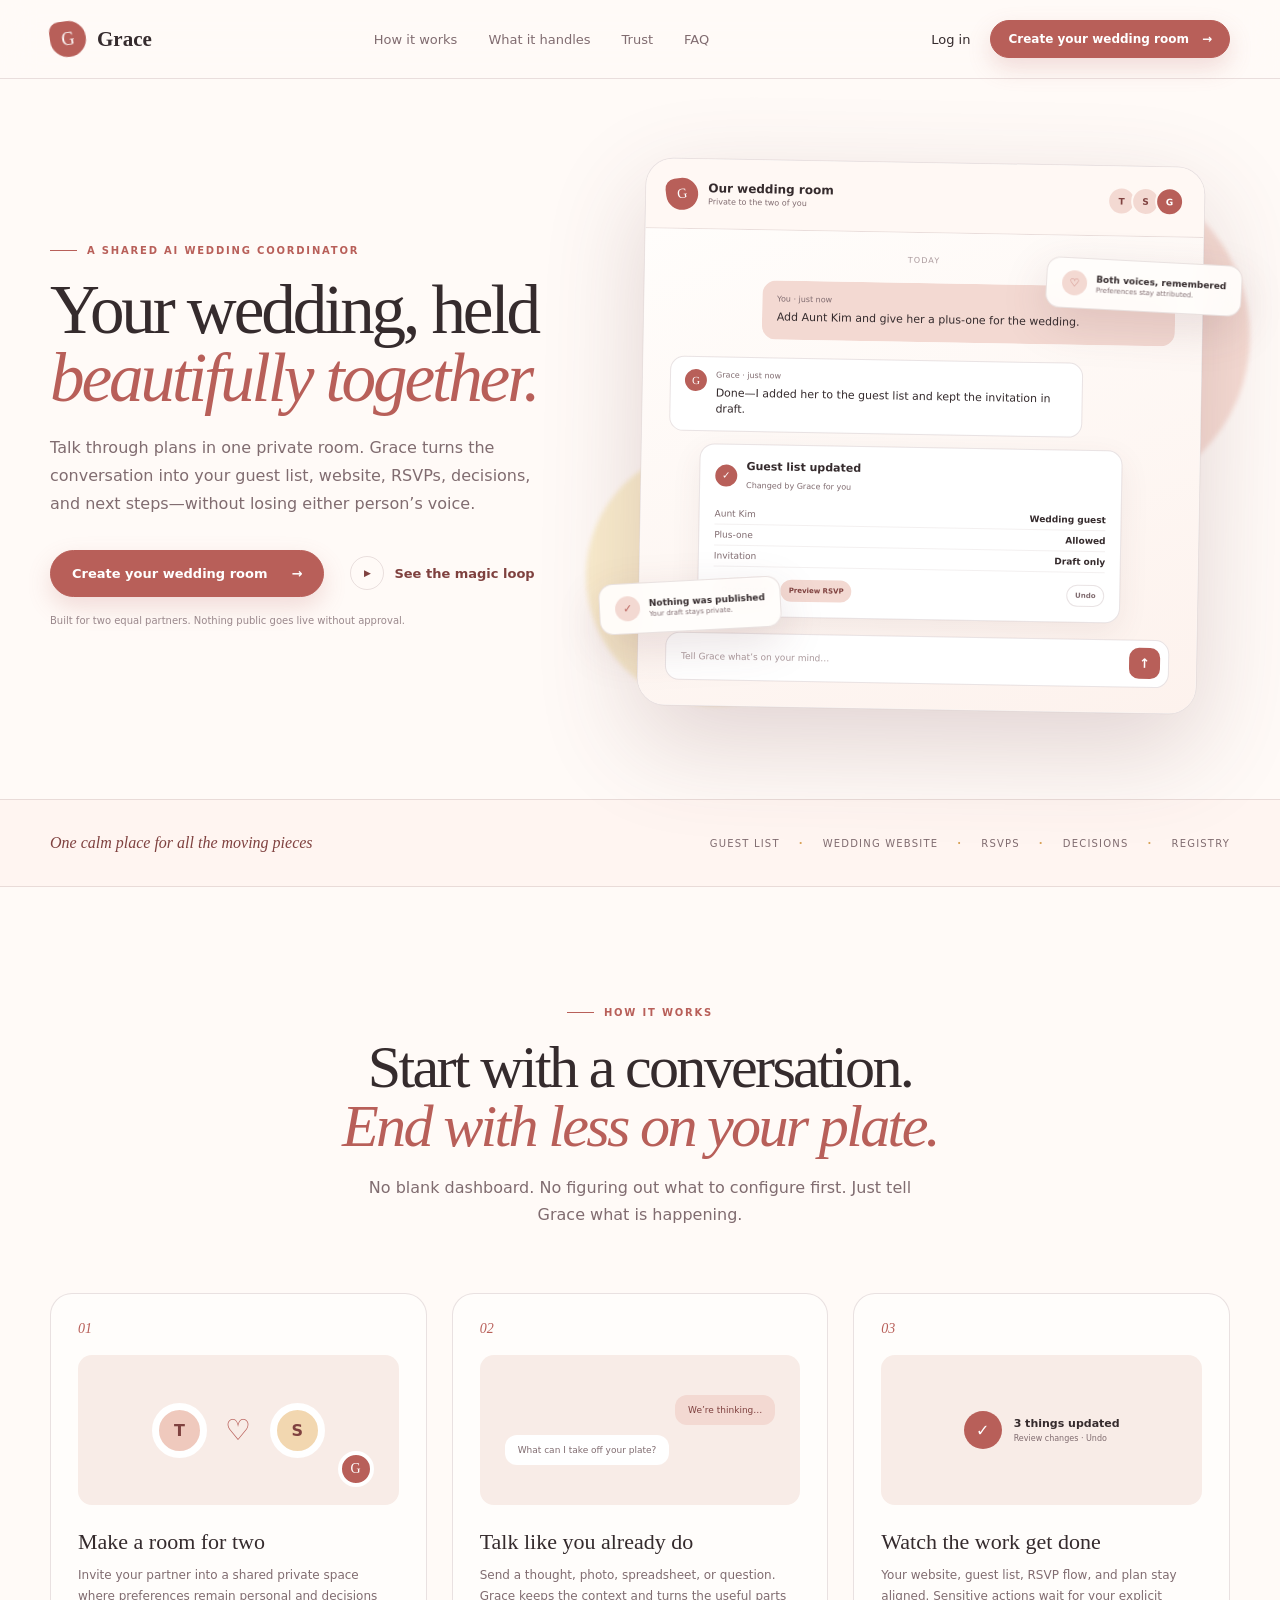
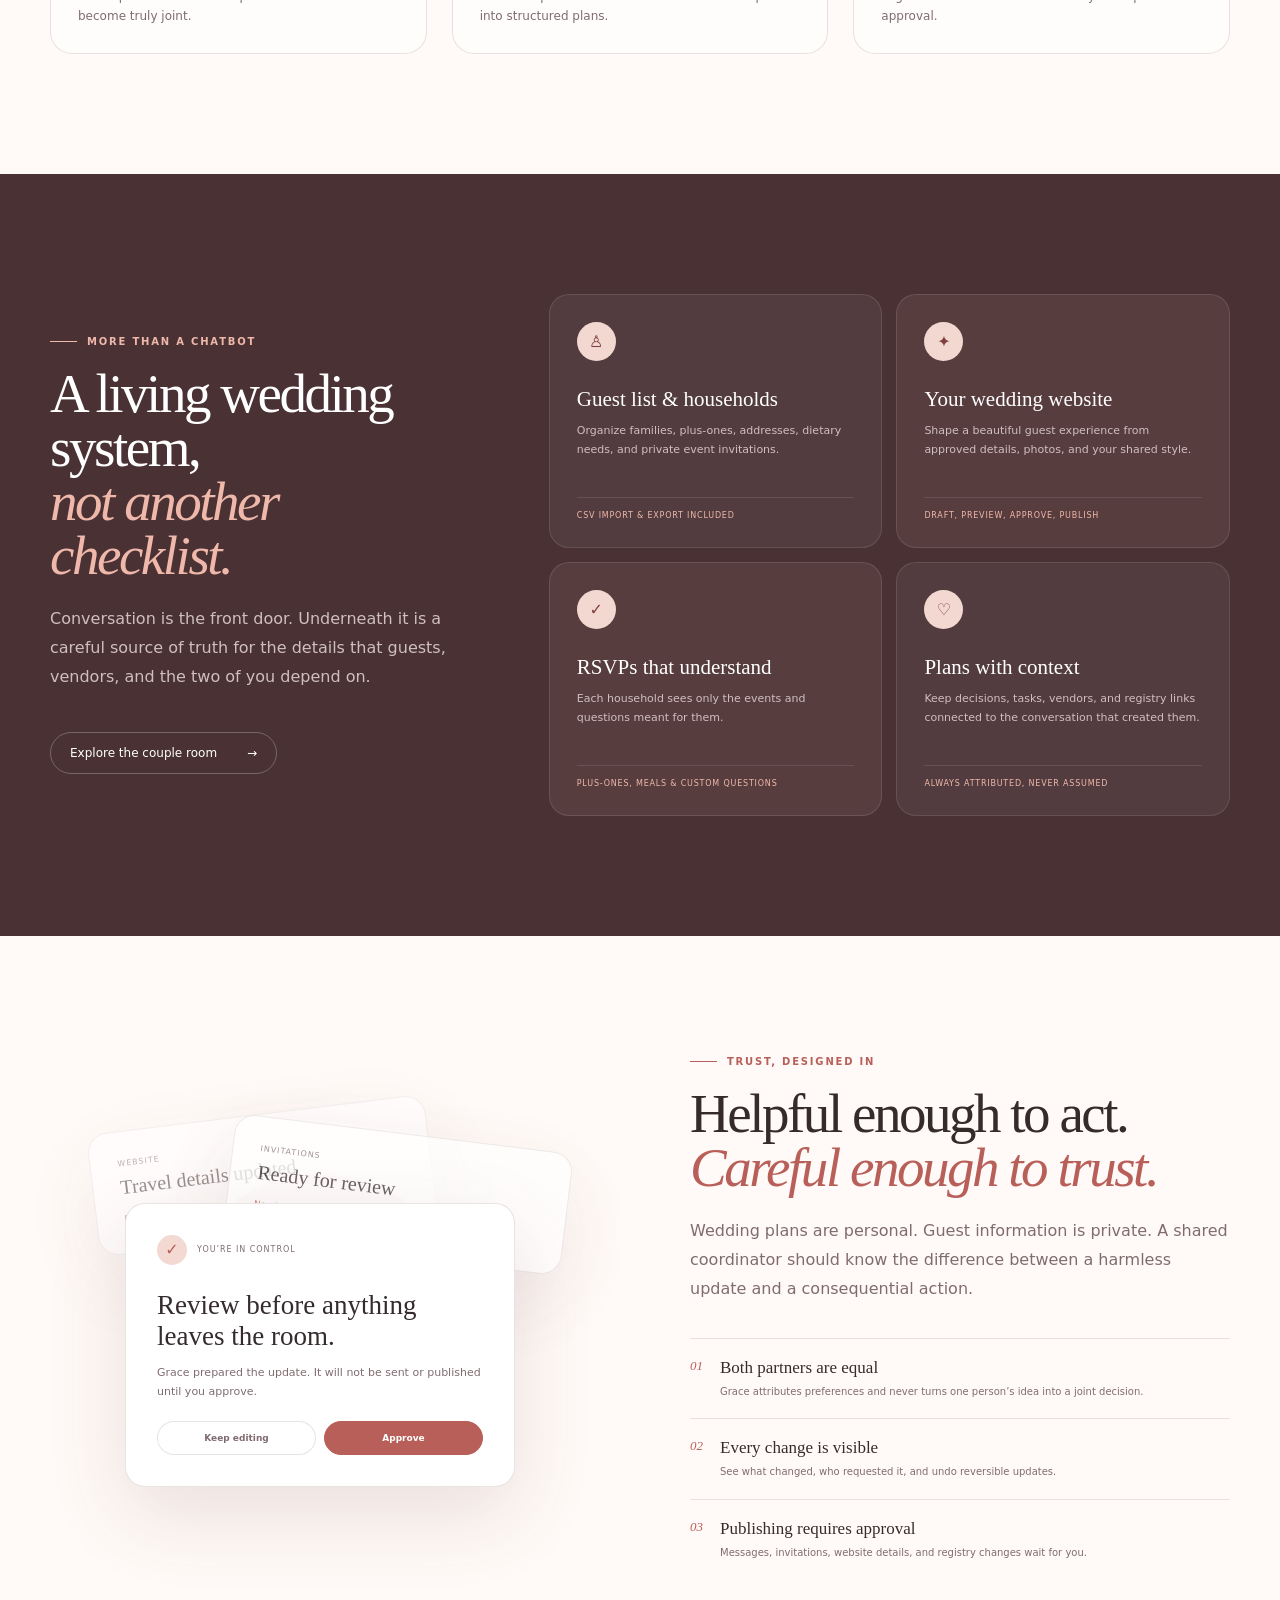
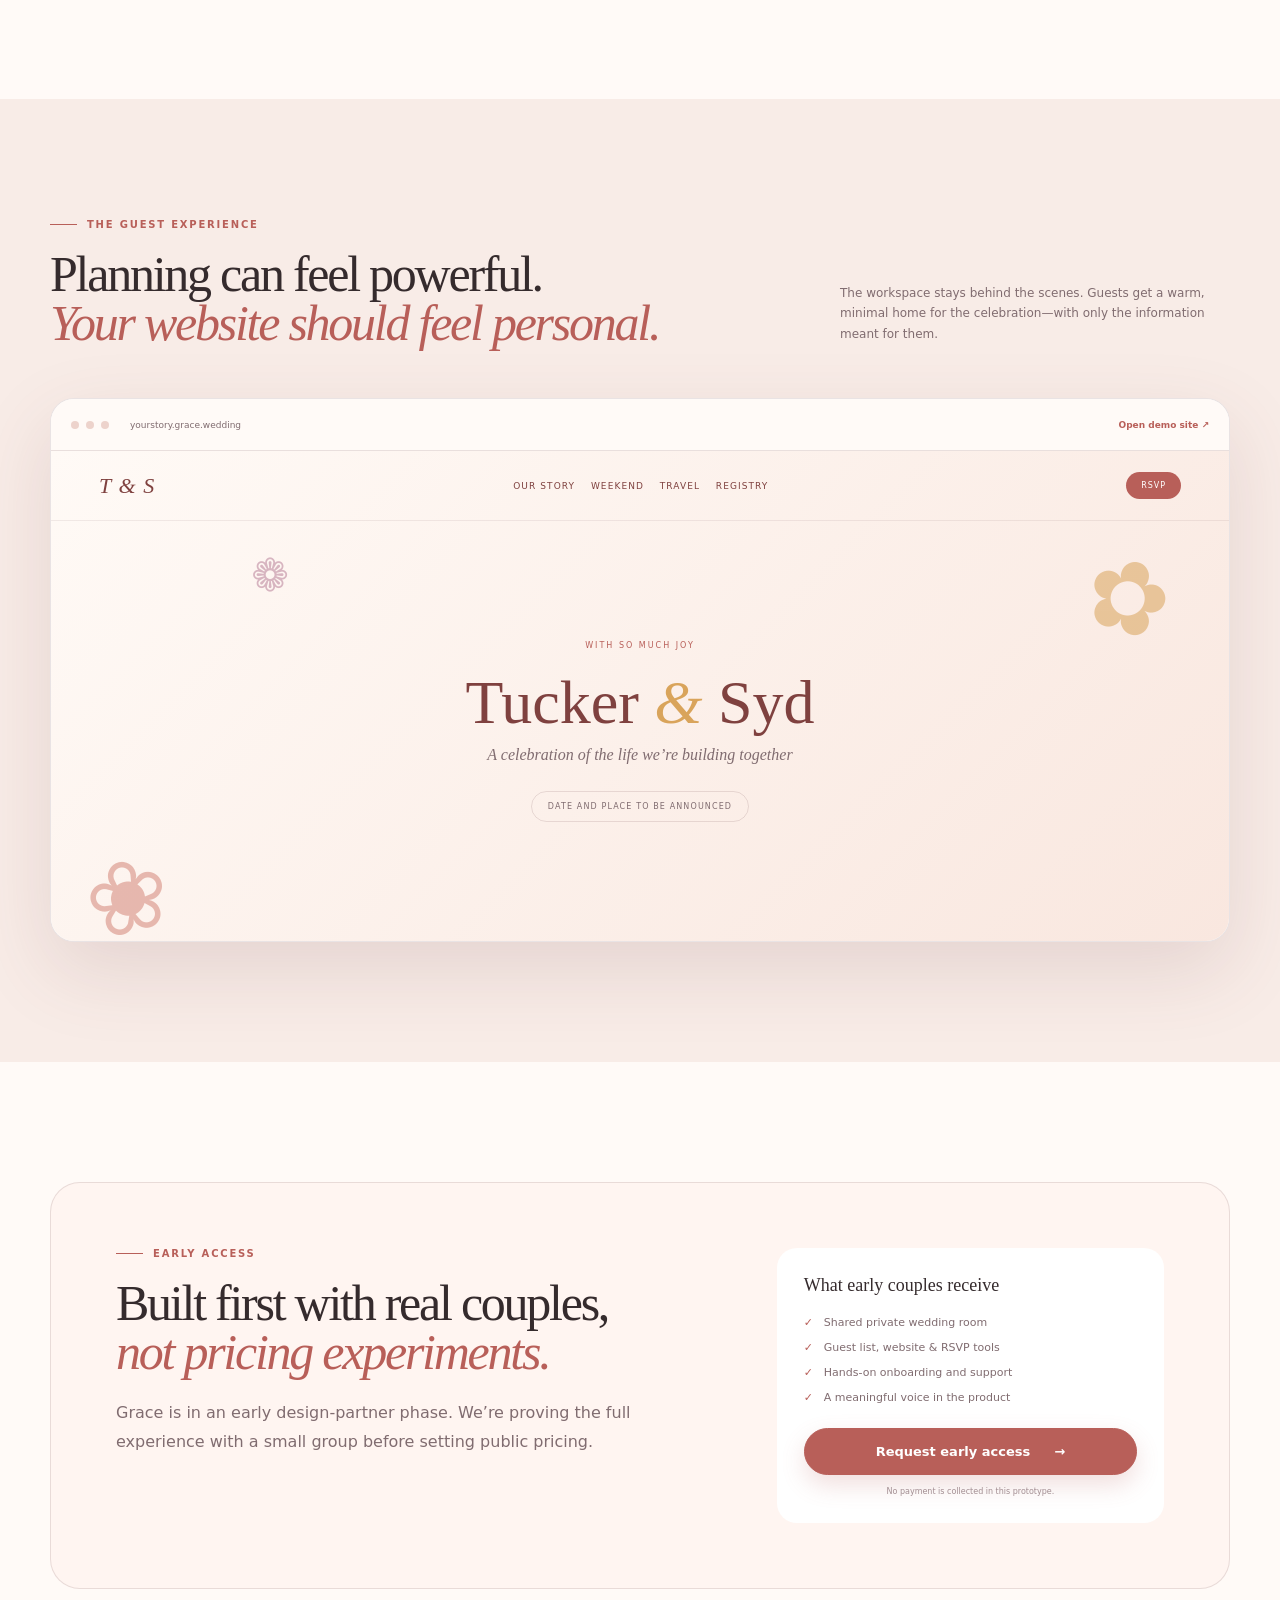
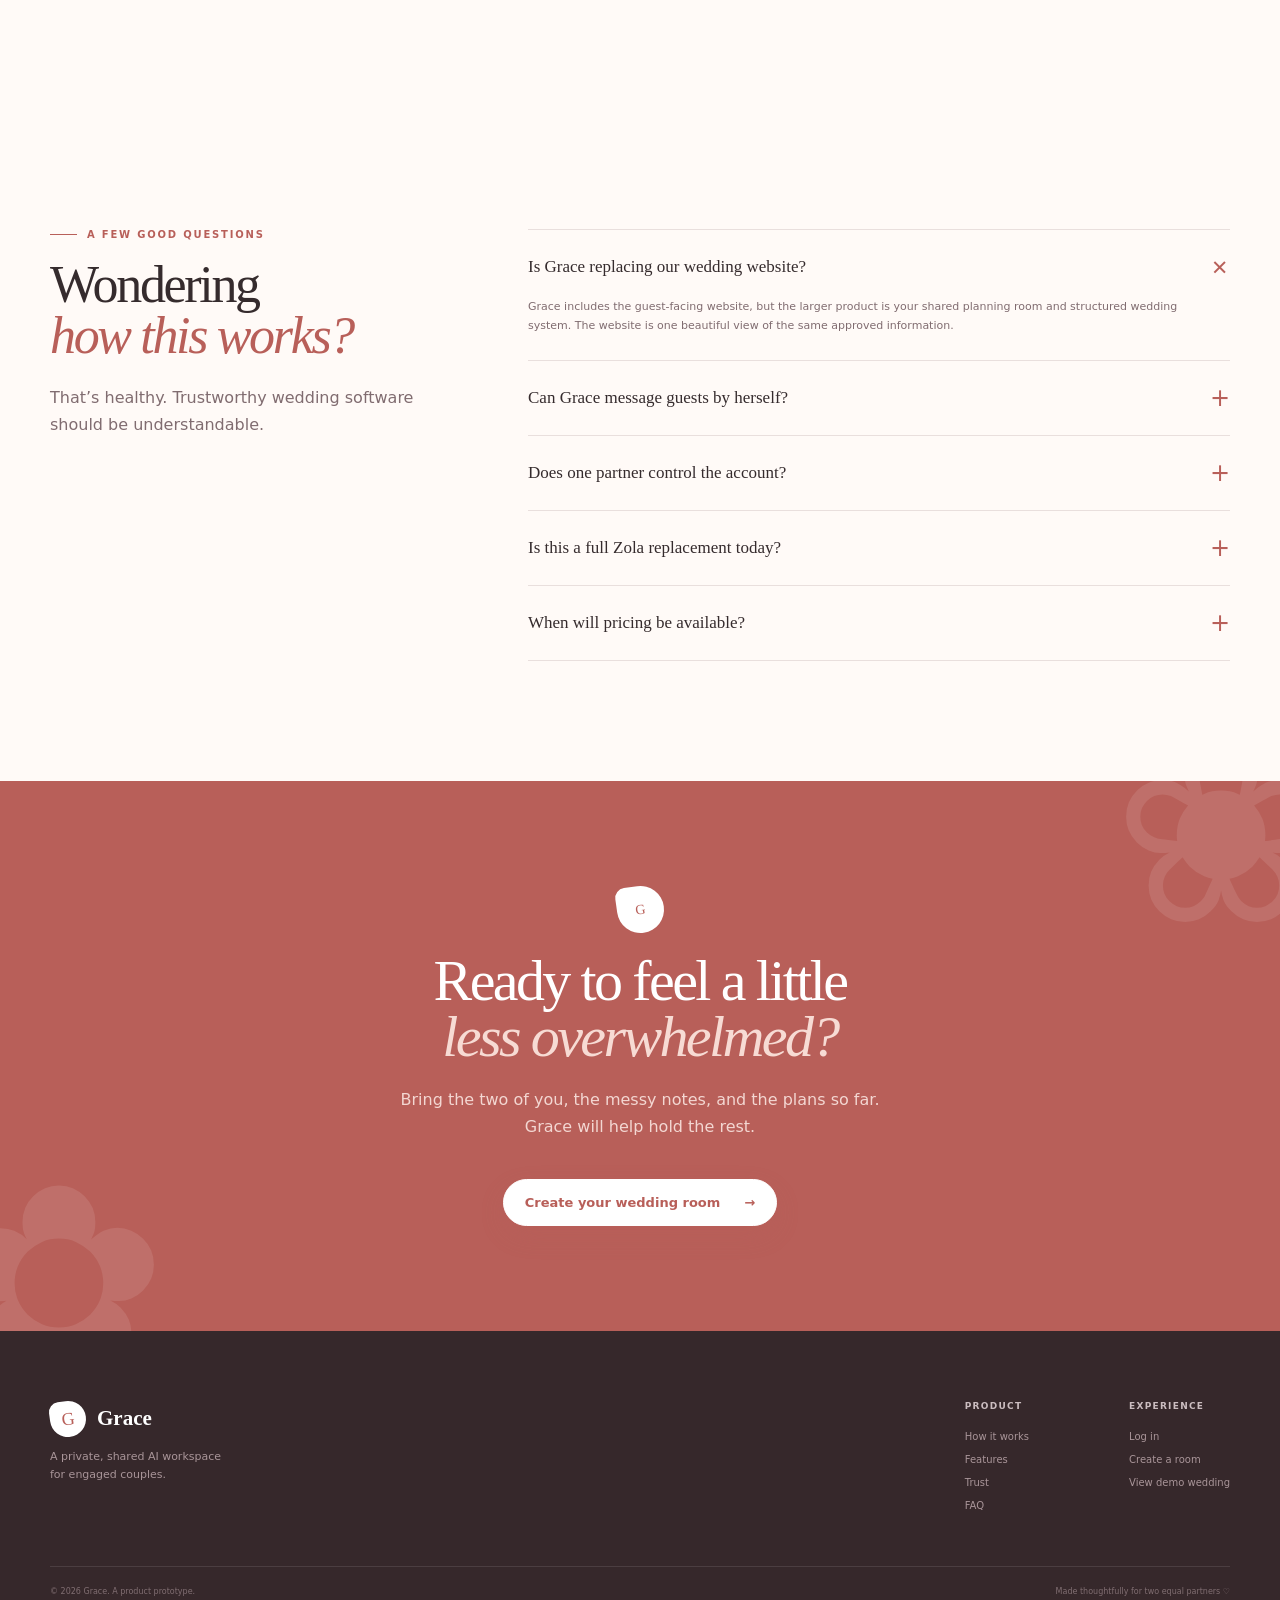
==== index.html @ e7c1ba3f "Publish clickable Grace wedding prototype" ====
<!doctype html>
<html lang="en">
<head>
  <meta charset="utf-8">
  <meta name="viewport" content="width=device-width, initial-scale=1">
  <meta http-equiv="refresh" content="0; url=marketing/index.html">
  <title>Grace Wedding OS Prototype</title>
  <style>
    body{margin:0;min-height:100vh;display:grid;place-items:center;background:#fff8f5;color:#4c3433;font-family:ui-sans-serif,system-ui,sans-serif}
    a{color:#b95e59}
  </style>
</head>
<body><p>Opening the <a href="marketing/index.html">Grace Wedding OS prototype</a>…</p></body>
</html>
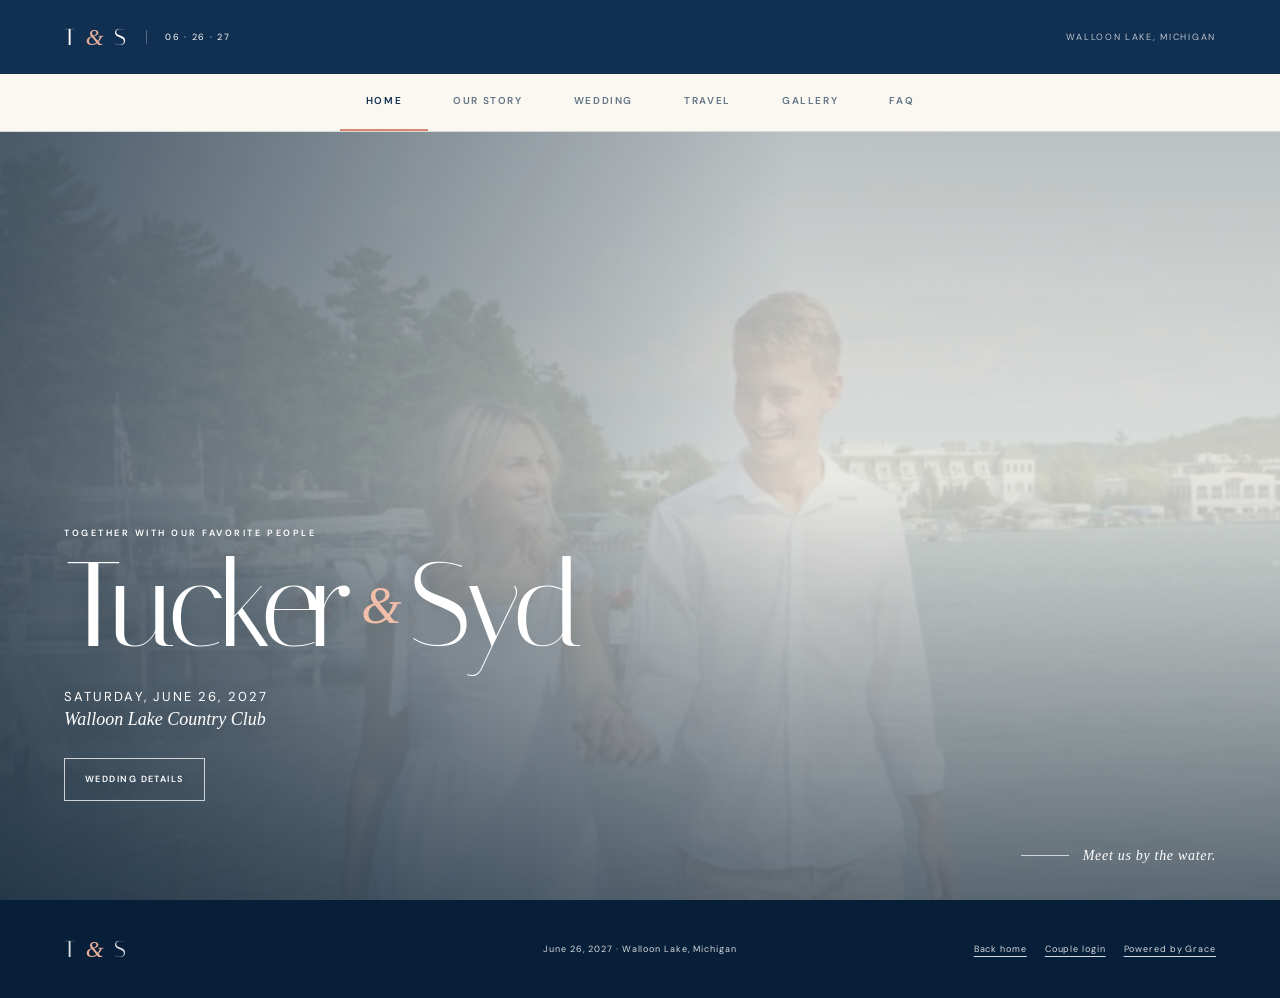
==== commit 2e31e323: "feat(site): make wedding site the public entry point" ====
--- a/index.html
+++ b/index.html
@@ -3,12 +3,12 @@
 <head>
   <meta charset="utf-8">
   <meta name="viewport" content="width=device-width, initial-scale=1">
-  <meta http-equiv="refresh" content="0; url=marketing/index.html">
-  <title>Grace Wedding OS Prototype</title>
+  <meta http-equiv="refresh" content="0; url=wedding/">
+  <title>Tucker &amp; Syd · June 26, 2027</title>
   <style>
     body{margin:0;min-height:100vh;display:grid;place-items:center;background:#fff8f5;color:#4c3433;font-family:ui-sans-serif,system-ui,sans-serif}
     a{color:#b95e59}
   </style>
 </head>
-<body><p>Opening the <a href="marketing/index.html">Grace Wedding OS prototype</a>…</p></body>
+<body><p>Opening <a href="wedding/">Tucker &amp; Syd's wedding website</a>…</p></body>
 </html>
